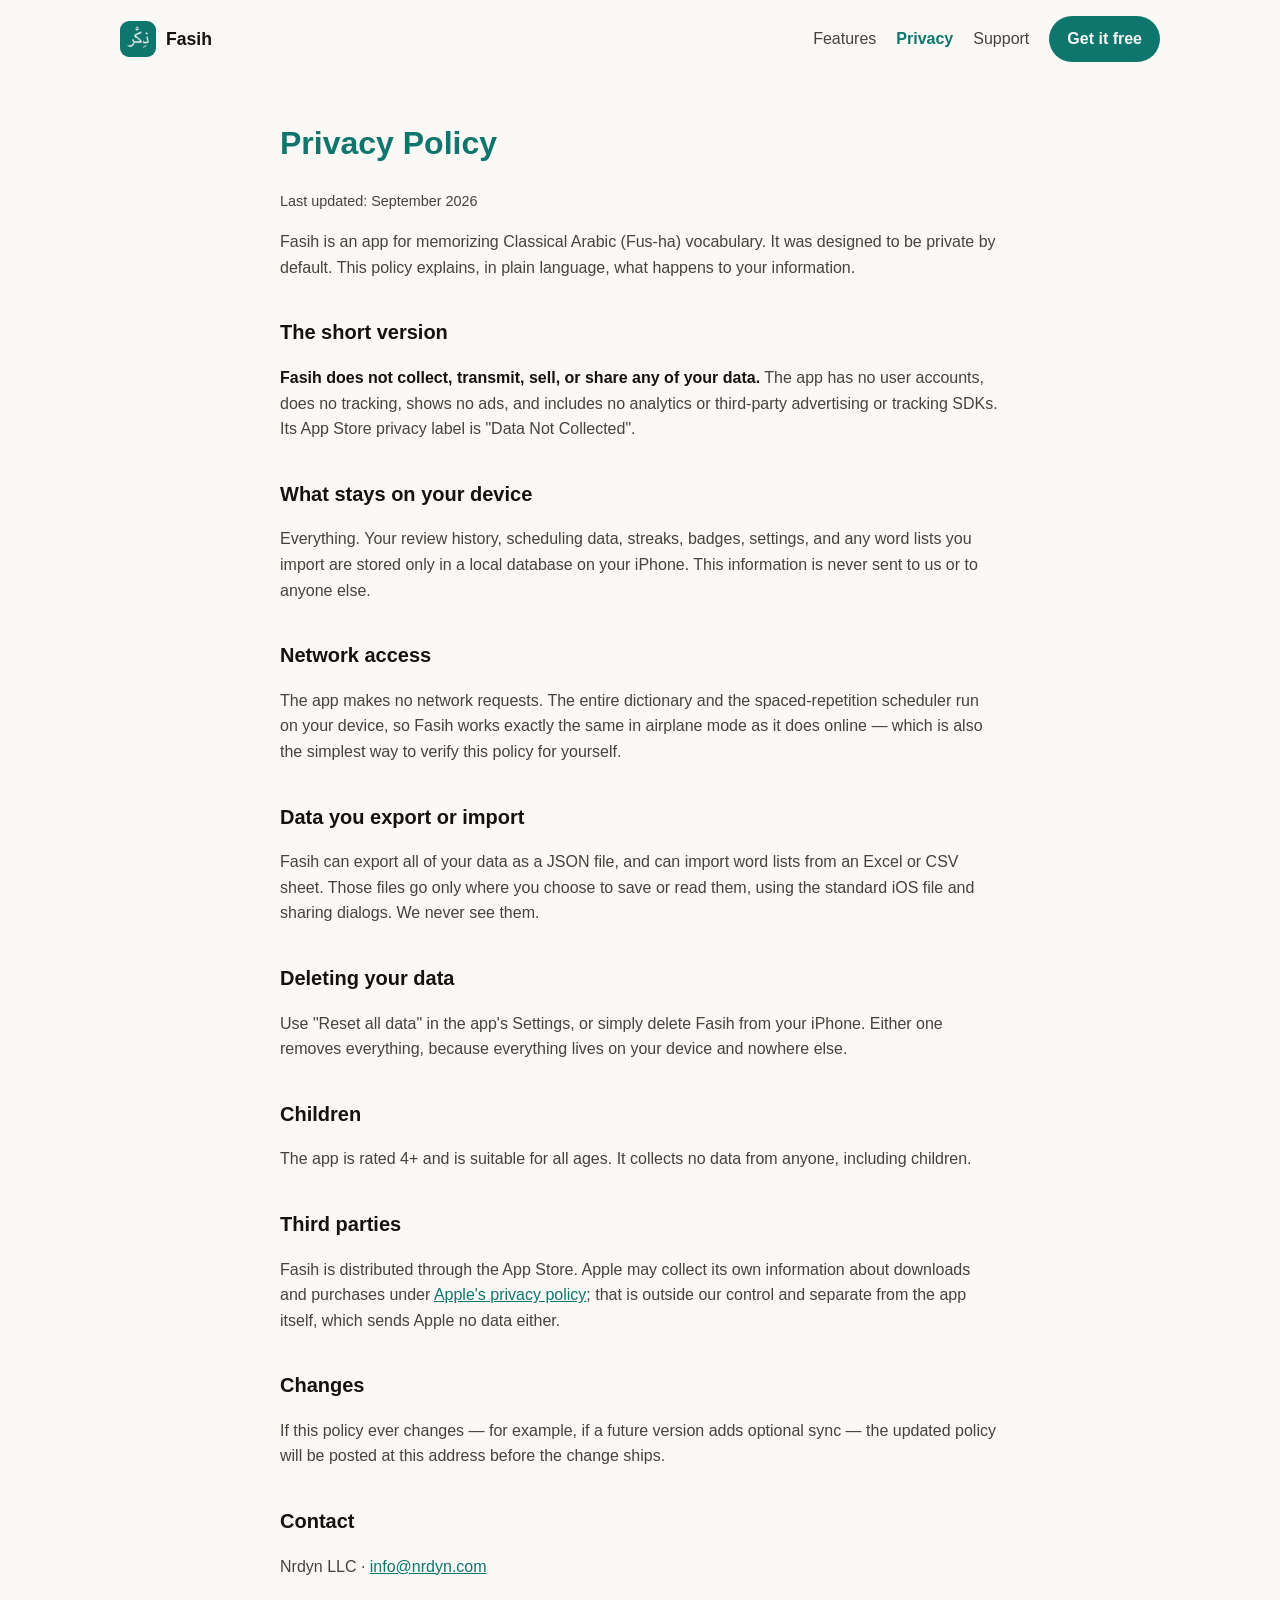
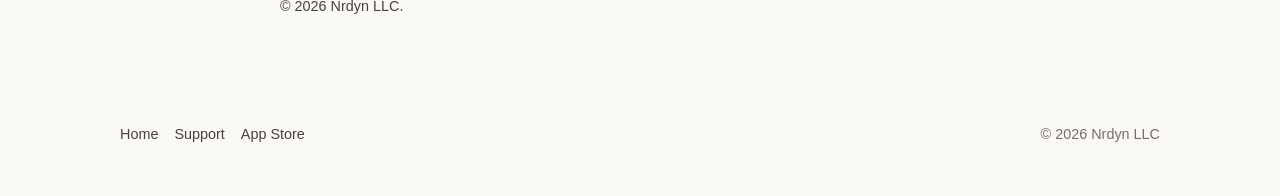
==== privacy.html @ 2882d7f2 "Add the Fasih marketing site Static site for the Fasih iOS app: landing page, privacy policy, and su" ====
<!doctype html>
<html lang="en">
<head>
<meta charset="utf-8">
<meta name="viewport" content="width=device-width, initial-scale=1">
<title>Privacy Policy — Fasih</title>
<meta name="description" content="Fasih's privacy policy: the app collects no data. No account, no tracking, no ads — your vocabulary progress stays on your iPhone.">
<link rel="canonical" href="https://fasih.nrdyn.com/privacy.html">
<meta name="theme-color" content="#0F766E">
<link rel="icon" type="image/png" sizes="64x64" href="assets/favicon-64.png">
<link rel="apple-touch-icon" href="assets/apple-touch-icon.png">
<link rel="stylesheet" href="assets/site.css">
</head>
<body>
<div class="wrap">
  <nav class="nav">
    <a class="brand" href="index.html"><img src="assets/apple-touch-icon.png" alt="" width="36" height="36">Fasih</a>
    <div class="nav-links">
      <a href="index.html#features">Features</a>
      <a href="privacy.html" aria-current="page">Privacy</a>
      <a href="support.html">Support</a>
      <a class="btn" href="https://apps.apple.com/us/app/fasih-memorize-classical-vocab/id6793274429">Get it free</a>
    </div>
  </nav>
</div>
<main class="prose">
  <h1>Privacy Policy</h1>
  <p class="muted">Last updated: September 2026</p>

  <p>Fasih is an app for memorizing Classical Arabic (Fus-ha) vocabulary. It was designed to be
  private by default. This policy explains, in plain language, what happens to your information.</p>

  <h2>The short version</h2>
  <p><strong>Fasih does not collect, transmit, sell, or share any of your data.</strong> The app has no
  user accounts, does no tracking, shows no ads, and includes no analytics or third-party advertising
  or tracking SDKs. Its App Store privacy label is "Data Not Collected".</p>

  <h2>What stays on your device</h2>
  <p>Everything. Your review history, scheduling data, streaks, badges, settings, and any word lists
  you import are stored only in a local database on your iPhone. This information is never sent to us
  or to anyone else.</p>

  <h2>Network access</h2>
  <p>The app makes no network requests. The entire dictionary and the spaced-repetition scheduler run
  on your device, so Fasih works exactly the same in airplane mode as it does online — which is also
  the simplest way to verify this policy for yourself.</p>

  <h2>Data you export or import</h2>
  <p>Fasih can export all of your data as a JSON file, and can import word lists from an Excel or CSV
  sheet. Those files go only where you choose to save or read them, using the standard iOS file and
  sharing dialogs. We never see them.</p>

  <h2>Deleting your data</h2>
  <p>Use "Reset all data" in the app's Settings, or simply delete Fasih from your iPhone. Either one
  removes everything, because everything lives on your device and nowhere else.</p>

  <h2>Children</h2>
  <p>The app is rated 4+ and is suitable for all ages. It collects no data from anyone, including
  children.</p>

  <h2>Third parties</h2>
  <p>Fasih is distributed through the App Store. Apple may collect its own information about
  downloads and purchases under <a href="https://www.apple.com/legal/privacy/">Apple's privacy
  policy</a>; that is outside our control and separate from the app itself, which sends Apple no data
  either.</p>

  <h2>Changes</h2>
  <p>If this policy ever changes — for example, if a future version adds optional sync — the updated
  policy will be posted at this address before the change ships.</p>

  <h2>Contact</h2>
  <p>Nrdyn LLC · <a href="mailto:info@nrdyn.com">info@nrdyn.com</a></p>
  <p class="muted">© 2026 Nrdyn LLC.</p>
</main>
<div class="wrap">
  <footer>
    <div><a href="index.html">Home</a><a href="support.html">Support</a><a href="https://apps.apple.com/us/app/fasih-memorize-classical-vocab/id6793274429">App Store</a></div>
    <div>© 2026 Nrdyn LLC</div>
  </footer>
</div>
</body>
</html>
---- assets/site.css ----
/* Fasih site — one stylesheet shared by every page. Palette mirrors the app's teal theme
   (icon teal #0F766E, accent #0F766E light / #2DD4BF dark, warm off-white paper, near-black ink). */
:root {
  color-scheme: light dark;
  --teal: #0F766E; --accent: #0F766E; --accent-ink: #FAF9F6;
  --bg: #FAF9F6; --surface: #FFFFFF; --ink: #14120F; --ink-mid: #46423C; --ink-soft: #756F66;
  --line: #E6E2D9; --radius: 18px; --max: 1080px;
}
@media (prefers-color-scheme: dark) {
  :root { --accent: #2DD4BF; --accent-ink: #052F2C; --bg: #14120F; --surface: #1E1B17; --ink: #F2EFE8; --ink-mid: #C6C0B6; --ink-soft: #A29B90; --line: #2C2823; }
}
* { box-sizing: border-box; }
html { scroll-behavior: smooth; }
body { margin: 0; background: var(--bg); color: var(--ink); line-height: 1.6;
  font-family: -apple-system, BlinkMacSystemFont, "SF Pro Text", "Segoe UI", Roboto, Helvetica, Arial, sans-serif;
  -webkit-font-smoothing: antialiased; }
a { color: var(--accent); }
img { max-width: 100%; height: auto; display: block; }
.wrap { max-width: var(--max); margin: 0 auto; padding: 0 20px; }
.prose { max-width: 760px; margin: 0 auto; padding: 40px 20px 60px; }
.prose h1 { color: var(--accent); font-size: 2rem; margin-top: 0; }
.prose h2 { margin-top: 1.8em; font-size: 1.25rem; }
.prose p, .prose li { color: var(--ink-mid); }
.prose strong { color: var(--ink); }
.muted { color: var(--ink-soft); font-size: 0.9em; }

/* Arabic runs inside English prose: Amiri if the reader has it, else the system Arabic face. */
.ar { font-family: Amiri, "Geeza Pro", "Noto Naskh Arabic", "Times New Roman", serif;
  font-size: 1.15em; line-height: 2; direction: rtl; unicode-bidi: isolate; }

/* nav */
.nav { display: flex; align-items: center; justify-content: space-between; gap: 16px; padding: 16px 0; }
.brand { display: flex; align-items: center; gap: 10px; text-decoration: none; color: var(--ink); font-weight: 700; font-size: 1.1rem; }
.brand img { width: 36px; height: 36px; border-radius: 9px; }
.nav-links { display: flex; align-items: center; gap: 20px; }
.nav-links a { color: var(--ink-mid); text-decoration: none; font-weight: 500; }
.nav-links a:hover { color: var(--ink); }
.nav-links a[aria-current="page"] { color: var(--accent); font-weight: 700; }
.btn, .nav-links a.btn { display: inline-flex; align-items: center; justify-content: center; gap: 8px; min-height: 44px; padding: 10px 18px;
  border-radius: 999px; background: var(--accent); color: var(--accent-ink); font-weight: 700; text-decoration: none; }
.btn:hover { filter: brightness(1.08); }
.badge img { height: 54px; width: auto; }
.badge { display: inline-block; }

/* hero */
.hero { display: grid; grid-template-columns: 1.15fr 0.85fr; gap: 40px; align-items: center; padding: 48px 0 24px; }
.hero h1 { font-size: clamp(2.4rem, 5vw, 3.6rem); line-height: 1.05; margin: 12px 0 8px; letter-spacing: -0.02em; }
.hero .tag { font-size: 1.35rem; color: var(--ink-mid); margin: 0 0 18px; }
.hero .sub { color: var(--ink-mid); max-width: 520px; margin: 0 0 26px; }
.hero .cta { display: flex; align-items: center; gap: 18px; flex-wrap: wrap; }
.hero .fine { color: var(--ink-soft); font-size: 0.9rem; margin-top: 12px; }
.hero-icon { width: 96px; height: 96px; border-radius: 22px; box-shadow: 0 12px 30px rgba(0,0,0,.18); }
.phone { border-radius: 40px; border: 10px solid #1a1814; box-shadow: 0 30px 60px rgba(0,0,0,.25); overflow: hidden; background: #000; max-width: 320px; margin: 0 auto; }
.phone img { display: block; }

/* sections */
section { padding: 56px 0; }
.eyebrow { text-transform: uppercase; letter-spacing: .12em; font-size: .78rem; color: var(--accent); font-weight: 700; }
h2.title { font-size: clamp(1.7rem, 3.2vw, 2.3rem); margin: 6px 0 12px; letter-spacing: -0.01em; }
.lede { color: var(--ink-mid); max-width: 640px; margin: 0 0 30px; }
.grid { display: grid; grid-template-columns: repeat(3, 1fr); gap: 18px; }
.card { background: var(--surface); border: 1px solid var(--line); border-radius: var(--radius); padding: 22px; }
.card .ico { font-size: 1.6rem; margin-bottom: 8px; }
.card h3 { margin: 0 0 6px; font-size: 1.08rem; }
.card p { margin: 0; color: var(--ink-mid); font-size: .97rem; }

/* numbers band */
.stats { display: grid; grid-template-columns: repeat(4, 1fr); gap: 18px; }
.stat { background: var(--surface); border: 1px solid var(--line); border-radius: var(--radius); padding: 22px; text-align: center; }
.stat b { display: block; font-size: 2rem; color: var(--accent); letter-spacing: -0.02em; line-height: 1.1; }
.stat span { color: var(--ink-mid); font-size: .93rem; }

/* the anatomy-of-an-entry panel */
.entry { background: var(--surface); border: 1px solid var(--line); border-radius: var(--radius); padding: 26px 28px; display: grid; grid-template-columns: 1fr 1fr; gap: 28px; align-items: start; }
.entry dl { margin: 0; display: grid; grid-template-columns: auto 1fr; gap: 8px 16px; }
.entry dt { color: var(--ink-soft); font-size: .9rem; }
.entry dd { margin: 0; color: var(--ink-mid); font-size: .95rem; }
.entry .headword { font-size: 2.6rem; margin: 0 0 4px; text-align: left; }
.entry .gloss { color: var(--ink-mid); margin: 0 0 18px; }

.shots { display: grid; grid-auto-flow: column; grid-auto-columns: minmax(230px, 1fr); gap: 18px; overflow-x: auto; padding: 8px 4px 16px; scroll-snap-type: x mandatory; }
.shot { scroll-snap-align: start; text-align: center; }
.shot img { border-radius: 22px; border: 1px solid var(--line); box-shadow: 0 14px 30px rgba(0,0,0,.12); }
.shot figcaption { margin-top: 10px; color: var(--ink-mid); font-size: .95rem; }
.privacy { background: var(--surface); border: 1px solid var(--line); border-radius: var(--radius); padding: 32px; display: grid; grid-template-columns: 1fr 1fr; gap: 28px; align-items: center; }
.privacy ul { margin: 0; padding-left: 18px; color: var(--ink-mid); }
.cta-band { text-align: center; padding: 64px 20px; border-radius: var(--radius); background: linear-gradient(135deg, #11857C, #0B5C57); color: #FAF9F6; }
.cta-band h2 { margin: 0 0 8px; font-size: 2rem; }
.cta-band p { margin: 0 0 22px; opacity: .85; }
footer { padding: 30px 0 50px; color: var(--ink-soft); font-size: .9rem; display: flex; justify-content: space-between; gap: 16px; flex-wrap: wrap; }
footer a { color: var(--ink-mid); text-decoration: none; margin-right: 16px; }

@media (max-width: 820px) {
  .hero { grid-template-columns: 1fr; text-align: center; }
  .hero .sub, .hero .cta { margin-left: auto; margin-right: auto; justify-content: center; }
  .hero-icon { margin: 0 auto; }
  .grid { grid-template-columns: 1fr 1fr; }
  .stats { grid-template-columns: 1fr 1fr; }
  .entry, .privacy { grid-template-columns: 1fr; }
  .nav-links a:not(.btn) { display: none; }
}
@media (max-width: 520px) { .grid { grid-template-columns: 1fr; } }
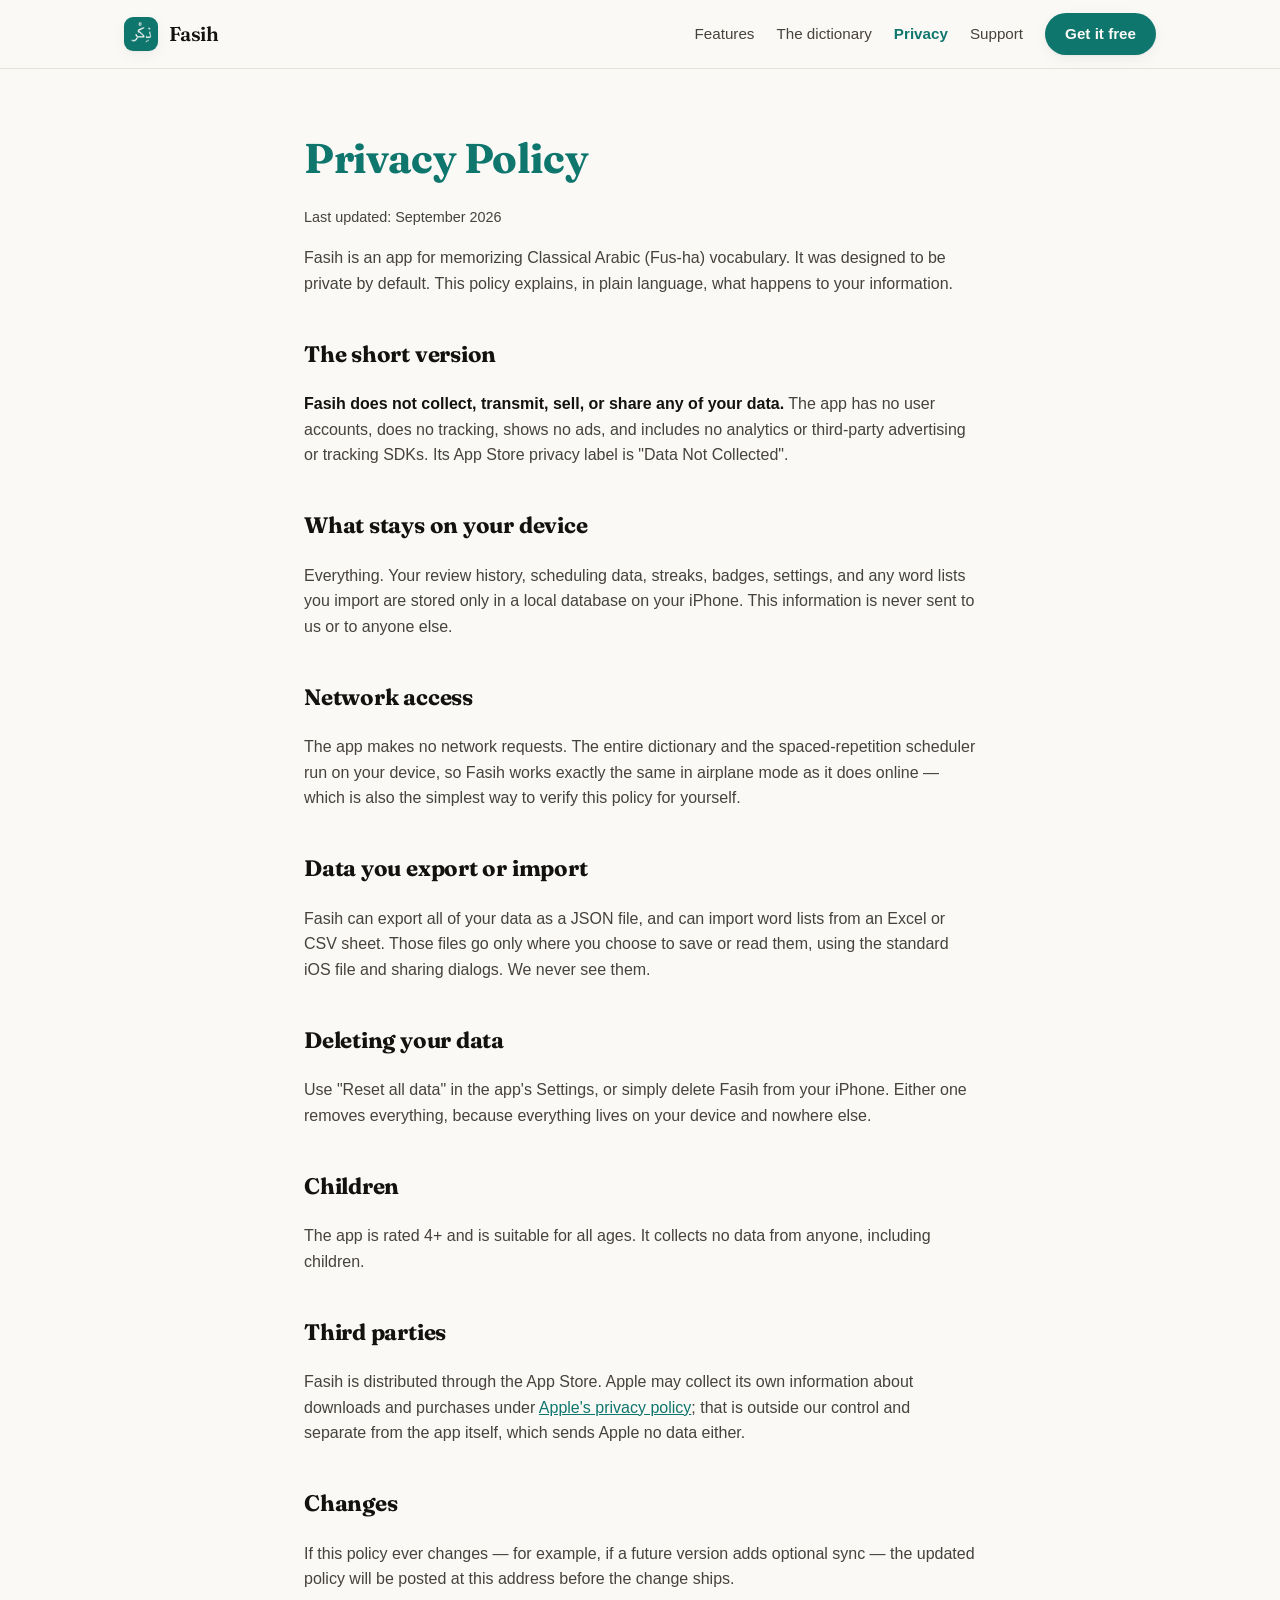
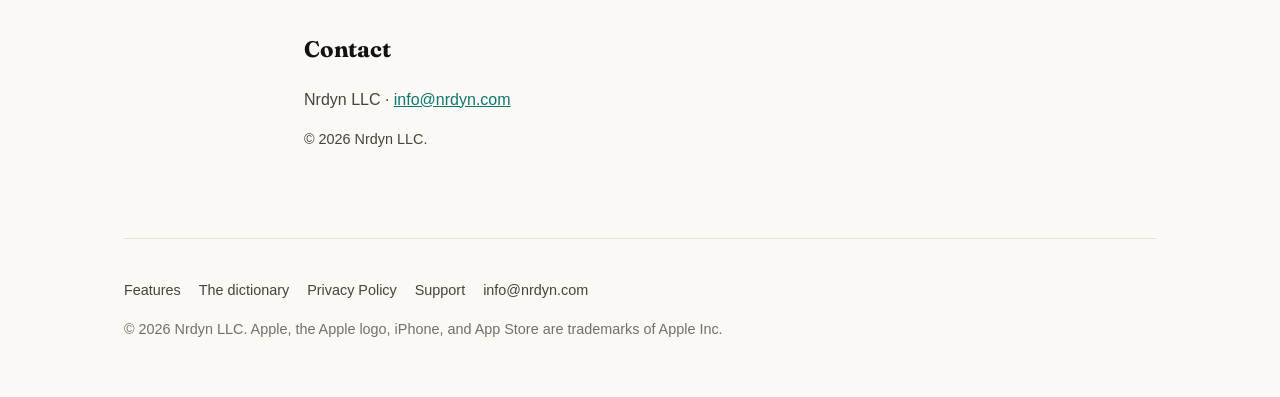
==== commit a744efaa: "Redesign the site and split it into multiple pages" ====
--- a/privacy.html
+++ b/privacy.html
@@ -9,20 +9,26 @@
 <meta name="theme-color" content="#0F766E">
 <link rel="icon" type="image/png" sizes="64x64" href="assets/favicon-64.png">
 <link rel="apple-touch-icon" href="assets/apple-touch-icon.png">
+<link rel="preconnect" href="https://fonts.googleapis.com">
+<link rel="preconnect" href="https://fonts.gstatic.com" crossorigin>
+<link rel="stylesheet" href="https://fonts.googleapis.com/css2?family=Fraunces:opsz,wght@9..144,400;9..144,600;9..144,700&display=swap">
 <link rel="stylesheet" href="assets/site.css">
 </head>
 <body>
-<div class="wrap">
-  <nav class="nav">
-    <a class="brand" href="index.html"><img src="assets/apple-touch-icon.png" alt="" width="36" height="36">Fasih</a>
-    <div class="nav-links">
-      <a href="index.html#features">Features</a>
-      <a href="privacy.html" aria-current="page">Privacy</a>
-      <a href="support.html">Support</a>
-      <a class="btn" href="https://apps.apple.com/us/app/fasih-memorize-classical-vocab/id6793274429">Get it free</a>
-    </div>
-  </nav>
-</div>
+<header class="site-header">
+  <div class="wrap">
+    <nav class="nav">
+      <a class="brand" href="index.html"><img src="assets/apple-touch-icon.png" alt="" width="36" height="36">Fasih</a>
+      <div class="nav-links">
+        <a href="features.html">Features</a>
+        <a href="dictionary.html">The dictionary</a>
+        <a href="privacy.html" aria-current="page">Privacy</a>
+        <a href="support.html">Support</a>
+        <a class="btn" href="https://apps.apple.com/us/app/fasih-memorize-classical-vocab/id6793274429">Get it free</a>
+      </div>
+    </nav>
+  </div>
+</header>
 <main class="prose">
   <h1>Privacy Policy</h1>
   <p class="muted">Last updated: September 2026</p>
@@ -74,8 +80,8 @@
 </main>
 <div class="wrap">
   <footer>
-    <div><a href="index.html">Home</a><a href="support.html">Support</a><a href="https://apps.apple.com/us/app/fasih-memorize-classical-vocab/id6793274429">App Store</a></div>
-    <div>© 2026 Nrdyn LLC</div>
+    <div><a href="features.html">Features</a><a href="dictionary.html">The dictionary</a><a href="privacy.html">Privacy Policy</a><a href="support.html">Support</a><a href="mailto:info@nrdyn.com">info@nrdyn.com</a></div>
+    <div>© 2026 Nrdyn LLC. Apple, the Apple logo, iPhone, and App Store are trademarks of Apple Inc.</div>
   </footer>
 </div>
 </body>
--- a/assets/site.css
+++ b/assets/site.css
@@ -1,102 +1,247 @@
-/* Fasih site — one stylesheet shared by every page. Palette mirrors the app's teal theme
-   (icon teal #0F766E, accent #0F766E light / #2DD4BF dark, warm off-white paper, near-black ink). */
+/* Fasih site — one stylesheet shared by every page.
+   Palette mirrors the app's teal theme (icon teal #0F766E, accent #0F766E light / #2DD4BF dark,
+   warm off-white paper, near-black ink). Display type is Fraunces; Arabic is Amiri. No JavaScript. */
 :root {
   color-scheme: light dark;
-  --teal: #0F766E; --accent: #0F766E; --accent-ink: #FAF9F6;
-  --bg: #FAF9F6; --surface: #FFFFFF; --ink: #14120F; --ink-mid: #46423C; --ink-soft: #756F66;
-  --line: #E6E2D9; --radius: 18px; --max: 1080px;
+
+  /* teal family */
+  --teal: #0F766E; --teal-bright: #11857C; --teal-deep: #0B5C57;
+  --accent: #0F766E; --accent-ink: #FAF9F6;
+
+  /* surfaces & ink */
+  --bg: #FAF9F6; --surface: #FFFFFF; --tint: #F2EFE7; --wash: rgba(15,118,110,.08);
+  --ink: #14120F; --ink-mid: #46423C; --ink-soft: #756F66;
+  --line: #E6E2D9; --line-strong: #D8D3C7;
+
+  /* shape & scale */
+  --radius: 18px; --radius-lg: 26px; --radius-sm: 12px; --max: 1080px;
+
+  /* type */
+  --font-sans: -apple-system, BlinkMacSystemFont, "SF Pro Text", "Segoe UI", Roboto, Helvetica, Arial, sans-serif;
+  --font-display: "Fraunces", "Iowan Old Style", Georgia, "Times New Roman", serif;
+
+  /* elevation */
+  --shadow-sm: 0 1px 2px rgba(20,18,15,.04), 0 4px 14px rgba(20,18,15,.05);
+  --shadow-md: 0 10px 30px rgba(20,18,15,.09);
+  --shadow-lg: 0 30px 70px rgba(20,18,15,.18);
+
+  --header-bg: rgba(250,249,246,.72);
 }
 @media (prefers-color-scheme: dark) {
-  :root { --accent: #2DD4BF; --accent-ink: #052F2C; --bg: #14120F; --surface: #1E1B17; --ink: #F2EFE8; --ink-mid: #C6C0B6; --ink-soft: #A29B90; --line: #2C2823; }
-}
+  :root {
+    --teal: #2DD4BF; --teal-bright: #2DD4BF; --teal-deep: #0B3A37;
+    --accent: #2DD4BF; --accent-ink: #052F2C;
+    --bg: #14120F; --surface: #1E1B17; --tint: #1A1713; --wash: rgba(45,212,191,.12);
+    --ink: #F2EFE8; --ink-mid: #C6C0B6; --ink-soft: #A29B90;
+    --line: #2C2823; --line-strong: #3A352E;
+    --shadow-sm: 0 1px 2px rgba(0,0,0,.3), 0 4px 14px rgba(0,0,0,.3);
+    --shadow-md: 0 10px 30px rgba(0,0,0,.4);
+    --shadow-lg: 0 30px 70px rgba(0,0,0,.55);
+    --header-bg: rgba(20,18,15,.7);
+  }
+}
+
 * { box-sizing: border-box; }
 html { scroll-behavior: smooth; }
-body { margin: 0; background: var(--bg); color: var(--ink); line-height: 1.6;
-  font-family: -apple-system, BlinkMacSystemFont, "SF Pro Text", "Segoe UI", Roboto, Helvetica, Arial, sans-serif;
-  -webkit-font-smoothing: antialiased; }
+body {
+  margin: 0; background: var(--bg); color: var(--ink); line-height: 1.6;
+  font-family: var(--font-sans); -webkit-font-smoothing: antialiased; text-rendering: optimizeLegibility;
+}
 a { color: var(--accent); }
 img { max-width: 100%; height: auto; display: block; }
-.wrap { max-width: var(--max); margin: 0 auto; padding: 0 20px; }
-.prose { max-width: 760px; margin: 0 auto; padding: 40px 20px 60px; }
-.prose h1 { color: var(--accent); font-size: 2rem; margin-top: 0; }
-.prose h2 { margin-top: 1.8em; font-size: 1.25rem; }
+::selection { background: var(--wash); }
+:focus-visible { outline: 2px solid var(--accent); outline-offset: 3px; border-radius: 4px; }
+
+.wrap { max-width: var(--max); margin: 0 auto; padding: 0 24px; }
+section[id] { scroll-margin-top: 88px; }
+
+/* prose pages (support, privacy) */
+.prose { max-width: 720px; margin: 0 auto; padding: 56px 24px 64px; }
+.prose h1 { font-family: var(--font-display); color: var(--accent); font-size: clamp(2rem, 4vw, 2.6rem); margin: 0 0 .3em; letter-spacing: -0.01em; }
+.prose h2 { font-family: var(--font-display); margin-top: 1.8em; font-size: 1.4rem; letter-spacing: -0.01em; }
 .prose p, .prose li { color: var(--ink-mid); }
 .prose strong { color: var(--ink); }
 .muted { color: var(--ink-soft); font-size: 0.9em; }
 
-/* Arabic runs inside English prose: Amiri if the reader has it, else the system Arabic face. */
+/* Arabic runs inside English prose: Amiri if present, else the system Arabic face. */
 .ar { font-family: Amiri, "Geeza Pro", "Noto Naskh Arabic", "Times New Roman", serif;
   font-size: 1.15em; line-height: 2; direction: rtl; unicode-bidi: isolate; }
 
-/* nav */
-.nav { display: flex; align-items: center; justify-content: space-between; gap: 16px; padding: 16px 0; }
-.brand { display: flex; align-items: center; gap: 10px; text-decoration: none; color: var(--ink); font-weight: 700; font-size: 1.1rem; }
-.brand img { width: 36px; height: 36px; border-radius: 9px; }
-.nav-links { display: flex; align-items: center; gap: 20px; }
-.nav-links a { color: var(--ink-mid); text-decoration: none; font-weight: 500; }
+/* ---------- sticky header ---------- */
+.site-header {
+  position: sticky; top: 0; z-index: 50;
+  background: var(--header-bg);
+  -webkit-backdrop-filter: saturate(180%) blur(16px);
+  backdrop-filter: saturate(180%) blur(16px);
+  border-bottom: 1px solid var(--line);
+}
+.nav { display: flex; align-items: center; justify-content: space-between; gap: 16px; padding: 13px 0; }
+.brand { display: flex; align-items: center; gap: 11px; text-decoration: none; color: var(--ink);
+  font-family: var(--font-display); font-weight: 600; font-size: 1.25rem; letter-spacing: -0.01em; }
+.brand img { width: 34px; height: 34px; border-radius: 9px; box-shadow: var(--shadow-sm); }
+.nav-links { display: flex; align-items: center; gap: 22px; }
+.nav-links a { color: var(--ink-mid); text-decoration: none; font-weight: 500; font-size: .95rem; transition: color .15s ease; }
 .nav-links a:hover { color: var(--ink); }
 .nav-links a[aria-current="page"] { color: var(--accent); font-weight: 700; }
-.btn, .nav-links a.btn { display: inline-flex; align-items: center; justify-content: center; gap: 8px; min-height: 44px; padding: 10px 18px;
-  border-radius: 999px; background: var(--accent); color: var(--accent-ink); font-weight: 700; text-decoration: none; }
-.btn:hover { filter: brightness(1.08); }
+.btn, .nav-links a.btn {
+  display: inline-flex; align-items: center; justify-content: center; gap: 8px; min-height: 42px; padding: 9px 20px;
+  border-radius: 999px; background: var(--accent); color: var(--accent-ink); font-weight: 700; font-size: .95rem;
+  text-decoration: none; box-shadow: var(--shadow-sm); transition: transform .15s ease, filter .15s ease;
+}
+.btn:hover { filter: brightness(1.06); transform: translateY(-1px); }
+.badge { display: inline-block; }
 .badge img { height: 54px; width: auto; }
-.badge { display: inline-block; }
-
-/* hero */
-.hero { display: grid; grid-template-columns: 1.15fr 0.85fr; gap: 40px; align-items: center; padding: 48px 0 24px; }
-.hero h1 { font-size: clamp(2.4rem, 5vw, 3.6rem); line-height: 1.05; margin: 12px 0 8px; letter-spacing: -0.02em; }
-.hero .tag { font-size: 1.35rem; color: var(--ink-mid); margin: 0 0 18px; }
-.hero .sub { color: var(--ink-mid); max-width: 520px; margin: 0 0 26px; }
+
+/* ---------- generic band ---------- */
+.band { padding: 72px 0; }
+.band-tint { background: var(--tint); border-top: 1px solid var(--line); border-bottom: 1px solid var(--line); }
+
+.section-head { max-width: 680px; margin: 0 0 40px; }
+.eyebrow { display: inline-flex; align-items: center; gap: 10px; text-transform: uppercase; letter-spacing: .14em;
+  font-size: .74rem; color: var(--accent); font-weight: 700; margin: 0; }
+.eyebrow::before { content: ""; width: 22px; height: 2px; background: var(--accent); border-radius: 2px; }
+.title { font-family: var(--font-display); font-size: clamp(1.8rem, 3.4vw, 2.5rem); font-weight: 600;
+  margin: 12px 0 14px; letter-spacing: -0.015em; line-height: 1.12; }
+.lede { color: var(--ink-mid); font-size: 1.08rem; max-width: 640px; margin: 0; }
+.more-link { display: inline-flex; align-items: center; gap: 8px; margin-top: 28px; font-weight: 700;
+  font-size: .98rem; color: var(--accent); text-decoration: none; }
+.more-link::after { content: "→"; transition: transform .15s ease; }
+.more-link:hover::after { transform: translateX(4px); }
+
+/* subpage intro band */
+.page-intro { position: relative; overflow: hidden; padding: 72px 0 12px; }
+.page-intro::before { content: ""; position: absolute; inset: 0; z-index: 0; pointer-events: none;
+  background: radial-gradient(140% 130% at 50% 0%, var(--wash), transparent 62%); }
+.page-intro > .wrap { position: relative; z-index: 1; }
+.page-intro .section-head { margin-bottom: 0; }
+
+/* ---------- hero ---------- */
+.hero { position: relative; overflow: hidden; padding: 64px 0 36px; }
+.hero::before {
+  content: ""; position: absolute; inset: 0; z-index: 0; pointer-events: none;
+  background:
+    radial-gradient(140% 100% at 50% 0%, var(--wash), transparent 62%),
+    radial-gradient(90% 80% at 100% 100%, var(--wash), transparent 72%);
+}
+.hero-inner { position: relative; z-index: 1;
+  display: grid; grid-template-columns: 1.1fr 0.9fr; gap: 48px; align-items: center; }
+.hero-icon { width: 88px; height: 88px; border-radius: 21px; box-shadow: var(--shadow-md); margin-bottom: 22px; }
+.hero h1 { font-family: var(--font-display); font-weight: 600; font-size: clamp(2.6rem, 5.4vw, 4rem);
+  line-height: 1.02; margin: 0 0 10px; letter-spacing: -0.03em; }
+.hero .tag { font-family: var(--font-display); font-weight: 400; font-size: clamp(1.3rem, 2.4vw, 1.6rem);
+  color: var(--ink); margin: 0 0 20px; line-height: 1.25; }
+.hero .sub { color: var(--ink-mid); font-size: 1.05rem; max-width: 540px; margin: 0 0 28px; }
 .hero .cta { display: flex; align-items: center; gap: 18px; flex-wrap: wrap; }
-.hero .fine { color: var(--ink-soft); font-size: 0.9rem; margin-top: 12px; }
-.hero-icon { width: 96px; height: 96px; border-radius: 22px; box-shadow: 0 12px 30px rgba(0,0,0,.18); }
-.phone { border-radius: 40px; border: 10px solid #1a1814; box-shadow: 0 30px 60px rgba(0,0,0,.25); overflow: hidden; background: #000; max-width: 320px; margin: 0 auto; }
+
+.hero-device { position: relative; }
+.hero-device::after { content: ""; position: absolute; inset: 6% 12%; z-index: -1; border-radius: 50%;
+  background: var(--accent); opacity: .18; filter: blur(60px); }
+.phone { border-radius: 42px; border: 9px solid #17150f; background: #000; overflow: hidden;
+  box-shadow: var(--shadow-lg); max-width: 300px; margin: 0 auto;
+  animation: float 7s ease-in-out infinite; }
 .phone img { display: block; }
-
-/* sections */
-section { padding: 56px 0; }
-.eyebrow { text-transform: uppercase; letter-spacing: .12em; font-size: .78rem; color: var(--accent); font-weight: 700; }
-h2.title { font-size: clamp(1.7rem, 3.2vw, 2.3rem); margin: 6px 0 12px; letter-spacing: -0.01em; }
-.lede { color: var(--ink-mid); max-width: 640px; margin: 0 0 30px; }
-.grid { display: grid; grid-template-columns: repeat(3, 1fr); gap: 18px; }
-.card { background: var(--surface); border: 1px solid var(--line); border-radius: var(--radius); padding: 22px; }
-.card .ico { font-size: 1.6rem; margin-bottom: 8px; }
-.card h3 { margin: 0 0 6px; font-size: 1.08rem; }
+@keyframes float { 0%,100% { transform: translateY(0); } 50% { transform: translateY(-12px); } }
+
+/* ---------- stats band ---------- */
+.band-stats { padding: 0; }
+.stats { display: grid; grid-template-columns: repeat(4, 1fr);
+  background: var(--surface); border: 1px solid var(--line); border-radius: var(--radius-lg);
+  box-shadow: var(--shadow-sm); overflow: hidden; margin: -44px 0 0; position: relative; z-index: 2; }
+.stat { padding: 30px 22px; text-align: center; border-right: 1px solid var(--line); }
+.stat:last-child { border-right: 0; }
+.stat b { display: block; font-family: var(--font-display); font-weight: 600; font-size: clamp(1.9rem, 3vw, 2.4rem);
+  color: var(--accent); letter-spacing: -0.02em; line-height: 1.1; }
+.stat span { color: var(--ink-mid); font-size: .9rem; }
+
+/* ---------- feature / method cards ---------- */
+.grid { display: grid; grid-template-columns: repeat(3, 1fr); gap: 20px; }
+.card { position: relative; background: var(--surface); border: 1px solid var(--line); border-radius: var(--radius);
+  padding: 26px 24px; box-shadow: var(--shadow-sm); transition: transform .18s ease, box-shadow .18s ease, border-color .18s ease; }
+.card:hover { transform: translateY(-4px); box-shadow: var(--shadow-md); border-color: var(--line-strong); }
+.card .ico { display: inline-flex; align-items: center; justify-content: center; width: 46px; height: 46px;
+  border-radius: 13px; background: var(--wash); color: var(--accent); margin-bottom: 16px; }
+.card .ico svg { width: 23px; height: 23px; display: block; }
+.card h3 { margin: 0 0 8px; font-size: 1.1rem; letter-spacing: -0.01em; }
 .card p { margin: 0; color: var(--ink-mid); font-size: .97rem; }
 
-/* numbers band */
-.stats { display: grid; grid-template-columns: repeat(4, 1fr); gap: 18px; }
-.stat { background: var(--surface); border: 1px solid var(--line); border-radius: var(--radius); padding: 22px; text-align: center; }
-.stat b { display: block; font-size: 2rem; color: var(--accent); letter-spacing: -0.02em; line-height: 1.1; }
-.stat span { color: var(--ink-mid); font-size: .93rem; }
-
-/* the anatomy-of-an-entry panel */
-.entry { background: var(--surface); border: 1px solid var(--line); border-radius: var(--radius); padding: 26px 28px; display: grid; grid-template-columns: 1fr 1fr; gap: 28px; align-items: start; }
-.entry dl { margin: 0; display: grid; grid-template-columns: auto 1fr; gap: 8px 16px; }
-.entry dt { color: var(--ink-soft); font-size: .9rem; }
-.entry dd { margin: 0; color: var(--ink-mid); font-size: .95rem; }
-.entry .headword { font-size: 2.6rem; margin: 0 0 4px; text-align: left; }
-.entry .gloss { color: var(--ink-mid); margin: 0 0 18px; }
-
-.shots { display: grid; grid-auto-flow: column; grid-auto-columns: minmax(230px, 1fr); gap: 18px; overflow-x: auto; padding: 8px 4px 16px; scroll-snap-type: x mandatory; }
+/* ---------- anatomy of an entry ---------- */
+.entry { position: relative; overflow: hidden; background: var(--surface); border: 1px solid var(--line);
+  border-radius: var(--radius-lg); padding: 36px 40px; box-shadow: var(--shadow-md);
+  display: grid; grid-template-columns: 1fr 1fr; gap: 40px; align-items: start; }
+.entry-tag { display: inline-block; font-size: .74rem; font-weight: 700; text-transform: uppercase; letter-spacing: .1em;
+  color: var(--accent); background: var(--wash); border-radius: 999px; padding: 5px 12px; margin: 0 0 18px; }
+.entry .headword { font-family: Amiri, serif; font-size: clamp(2.8rem, 6vw, 3.6rem); line-height: 1.3;
+  margin: 0 0 6px; text-align: right; color: var(--ink); }
+.entry .gloss { color: var(--ink-mid); margin: 0 0 22px; font-size: 1rem; }
+.entry dl { margin: 0; display: grid; grid-template-columns: auto 1fr; gap: 14px 18px; }
+.entry dt { color: var(--ink-soft); font-size: .82rem; text-transform: uppercase; letter-spacing: .08em; padding-top: 2px; }
+.entry dd { margin: 0; color: var(--ink-mid); font-size: .98rem; }
+.entry-examples { border-left: 1px solid var(--line); padding-left: 40px; }
+.examples-label { margin: 0 0 16px; color: var(--ink-soft); font-size: .82rem; text-transform: uppercase; letter-spacing: .08em; }
+.example { padding: 0 0 16px; margin: 0 0 16px; border-bottom: 1px solid var(--line); }
+.example:last-child { border-bottom: 0; margin-bottom: 0; padding-bottom: 0; }
+.example .ar { display: block; font-size: 1.3em; margin: 0 0 6px; }
+.example-tr { margin: 0; color: var(--ink-soft); font-size: .95rem; }
+
+/* ---------- screenshots ---------- */
+.shots { display: grid; grid-auto-flow: column; grid-auto-columns: minmax(232px, 1fr); gap: 22px;
+  overflow-x: auto; padding: 10px 4px 20px; scroll-snap-type: x mandatory; scrollbar-width: thin;
+  scrollbar-color: var(--line-strong) transparent; }
+.shots::-webkit-scrollbar { height: 8px; }
+.shots::-webkit-scrollbar-thumb { background: var(--line-strong); border-radius: 999px; }
 .shot { scroll-snap-align: start; text-align: center; }
-.shot img { border-radius: 22px; border: 1px solid var(--line); box-shadow: 0 14px 30px rgba(0,0,0,.12); }
-.shot figcaption { margin-top: 10px; color: var(--ink-mid); font-size: .95rem; }
-.privacy { background: var(--surface); border: 1px solid var(--line); border-radius: var(--radius); padding: 32px; display: grid; grid-template-columns: 1fr 1fr; gap: 28px; align-items: center; }
-.privacy ul { margin: 0; padding-left: 18px; color: var(--ink-mid); }
-.cta-band { text-align: center; padding: 64px 20px; border-radius: var(--radius); background: linear-gradient(135deg, #11857C, #0B5C57); color: #FAF9F6; }
-.cta-band h2 { margin: 0 0 8px; font-size: 2rem; }
-.cta-band p { margin: 0 0 22px; opacity: .85; }
-footer { padding: 30px 0 50px; color: var(--ink-soft); font-size: .9rem; display: flex; justify-content: space-between; gap: 16px; flex-wrap: wrap; }
-footer a { color: var(--ink-mid); text-decoration: none; margin-right: 16px; }
-
-@media (max-width: 820px) {
-  .hero { grid-template-columns: 1fr; text-align: center; }
-  .hero .sub, .hero .cta { margin-left: auto; margin-right: auto; justify-content: center; }
-  .hero-icon { margin: 0 auto; }
+.shot img { border-radius: 26px; border: 1px solid var(--line); box-shadow: var(--shadow-md); }
+.shot figcaption { margin-top: 14px; color: var(--ink-mid); font-size: .93rem; }
+
+/* ---------- privacy ---------- */
+.privacy { position: relative; overflow: hidden; background: var(--surface); border: 1px solid var(--line);
+  border-radius: var(--radius-lg); padding: 40px; box-shadow: var(--shadow-sm);
+  display: grid; grid-template-columns: 1fr 1fr; gap: 40px; align-items: center; }
+.privacy ul { margin: 0; padding: 0; list-style: none; display: grid; gap: 14px; }
+.privacy li { position: relative; padding-left: 32px; color: var(--ink-mid); }
+.privacy li::before { content: ""; position: absolute; left: 0; top: 3px; width: 20px; height: 20px; border-radius: 50%;
+  background: var(--wash);
+  background-image: none; }
+.privacy li::after { content: ""; position: absolute; left: 6.5px; top: 8px; width: 6px; height: 10px;
+  border: solid var(--accent); border-width: 0 2px 2px 0; transform: rotate(45deg); }
+
+/* ---------- closing CTA ---------- */
+.cta-band { position: relative; overflow: hidden; text-align: center; padding: 72px 24px; border-radius: var(--radius-lg);
+  background: linear-gradient(135deg, var(--teal-bright), var(--teal-deep)); color: #FAF9F6; box-shadow: var(--shadow-md); }
+.cta-band h2 { position: relative; font-family: var(--font-display); font-weight: 600; margin: 0 0 10px;
+  font-size: clamp(1.8rem, 3.4vw, 2.4rem); letter-spacing: -0.01em; }
+.cta-band p { position: relative; margin: 0 0 26px; opacity: .9; }
+.cta-band .badge { position: relative; }
+
+/* ---------- footer ---------- */
+footer { padding: 40px 0 56px; margin-top: 8px; border-top: 1px solid var(--line);
+  color: var(--ink-soft); font-size: .9rem; display: flex; justify-content: space-between; gap: 16px; flex-wrap: wrap; }
+footer a { color: var(--ink-mid); text-decoration: none; margin-right: 18px; }
+footer a:hover { color: var(--ink); }
+
+/* ---------- responsive ---------- */
+@media (max-width: 900px) {
+  .hero-inner { grid-template-columns: 1fr; text-align: center; gap: 36px; }
+  .hero-icon { margin-left: auto; margin-right: auto; }
+  .hero .sub { margin-left: auto; margin-right: auto; }
+  .hero .cta { justify-content: center; }
+  .hero-device { order: -1; }
   .grid { grid-template-columns: 1fr 1fr; }
-  .stats { grid-template-columns: 1fr 1fr; }
-  .entry, .privacy { grid-template-columns: 1fr; }
+  .entry, .privacy { grid-template-columns: 1fr; gap: 28px; }
+  .entry-examples { border-left: 0; border-top: 1px solid var(--line); padding-left: 0; padding-top: 24px; }
+  .entry .headword { text-align: center; }
   .nav-links a:not(.btn) { display: none; }
 }
-@media (max-width: 520px) { .grid { grid-template-columns: 1fr; } }
+@media (max-width: 620px) {
+  .band { padding: 56px 0; }
+  .stats { grid-template-columns: 1fr 1fr; margin-top: -36px; }
+  .stat:nth-child(2) { border-right: 0; }
+  .stat:nth-child(1), .stat:nth-child(2) { border-bottom: 1px solid var(--line); }
+  .grid { grid-template-columns: 1fr; }
+}
+
+@media (prefers-reduced-motion: reduce) {
+  html { scroll-behavior: auto; }
+  .phone { animation: none; }
+  * { transition: none !important; }
+}
